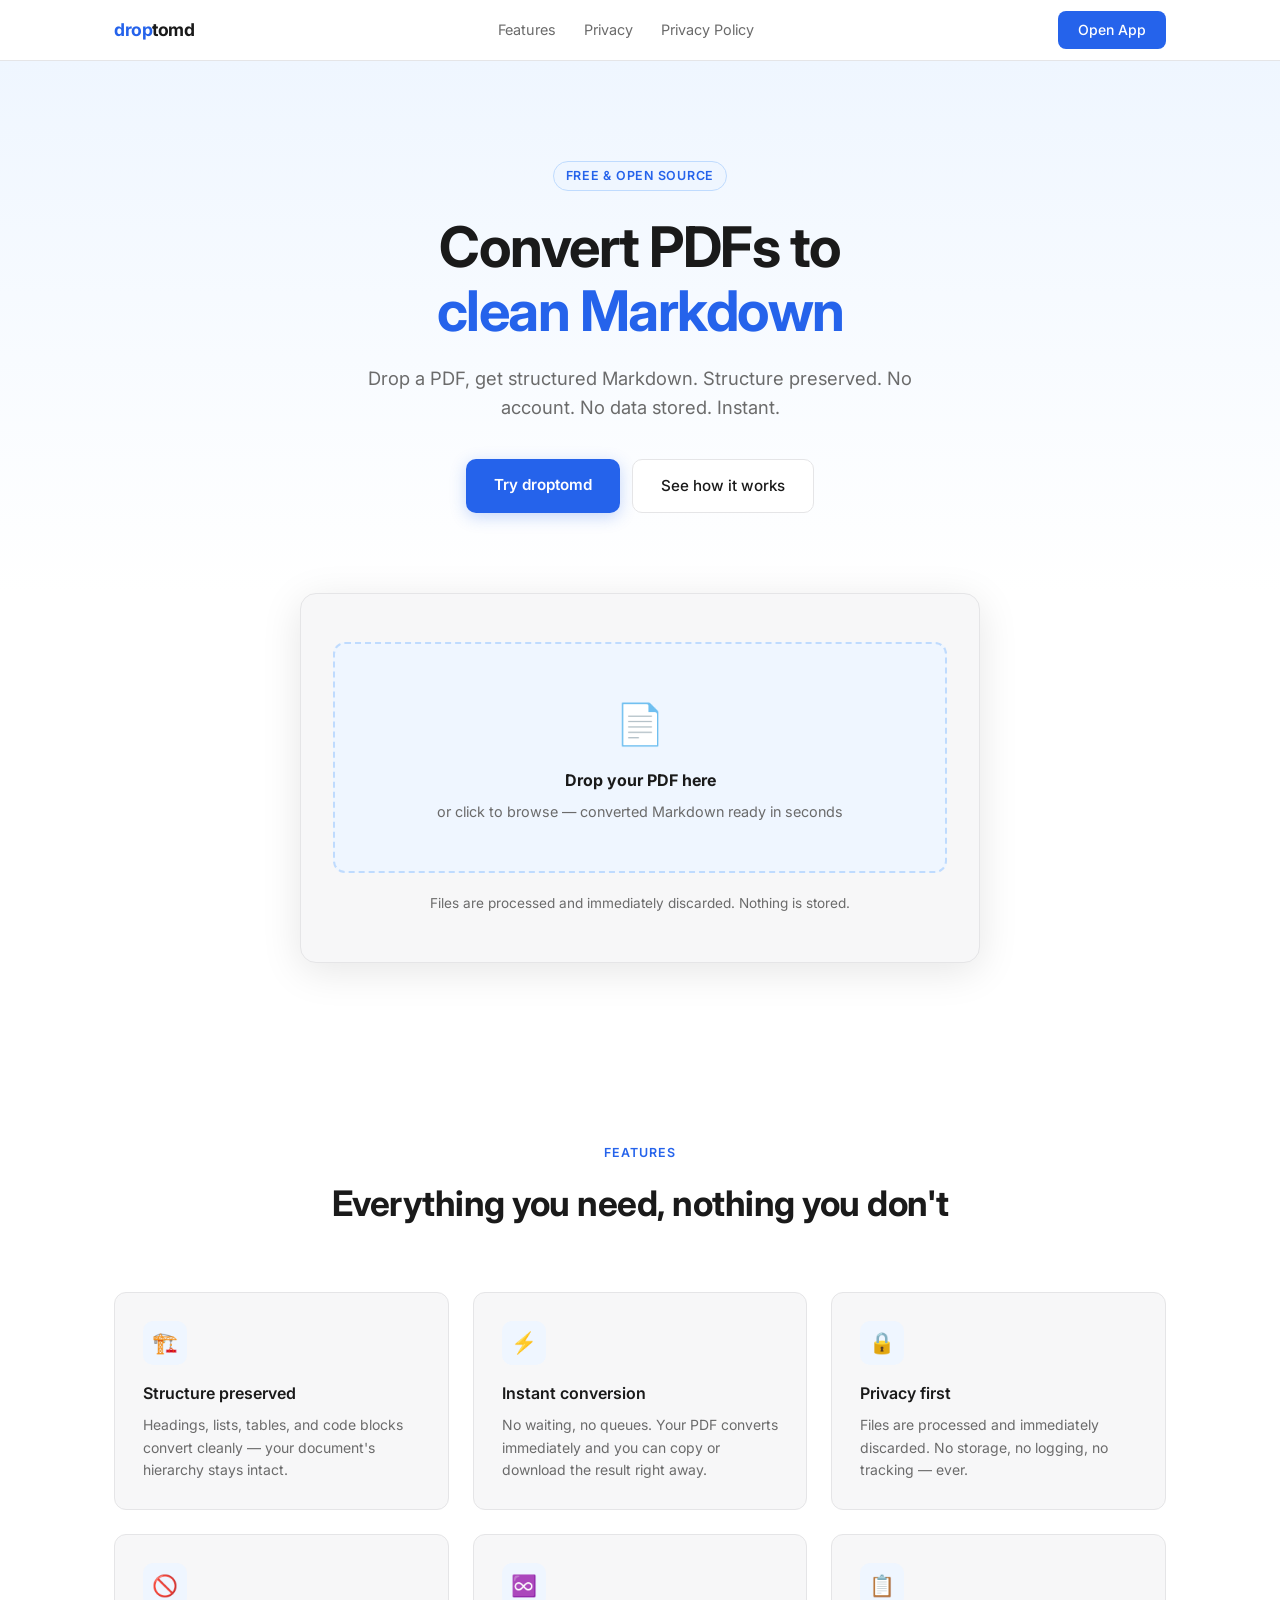
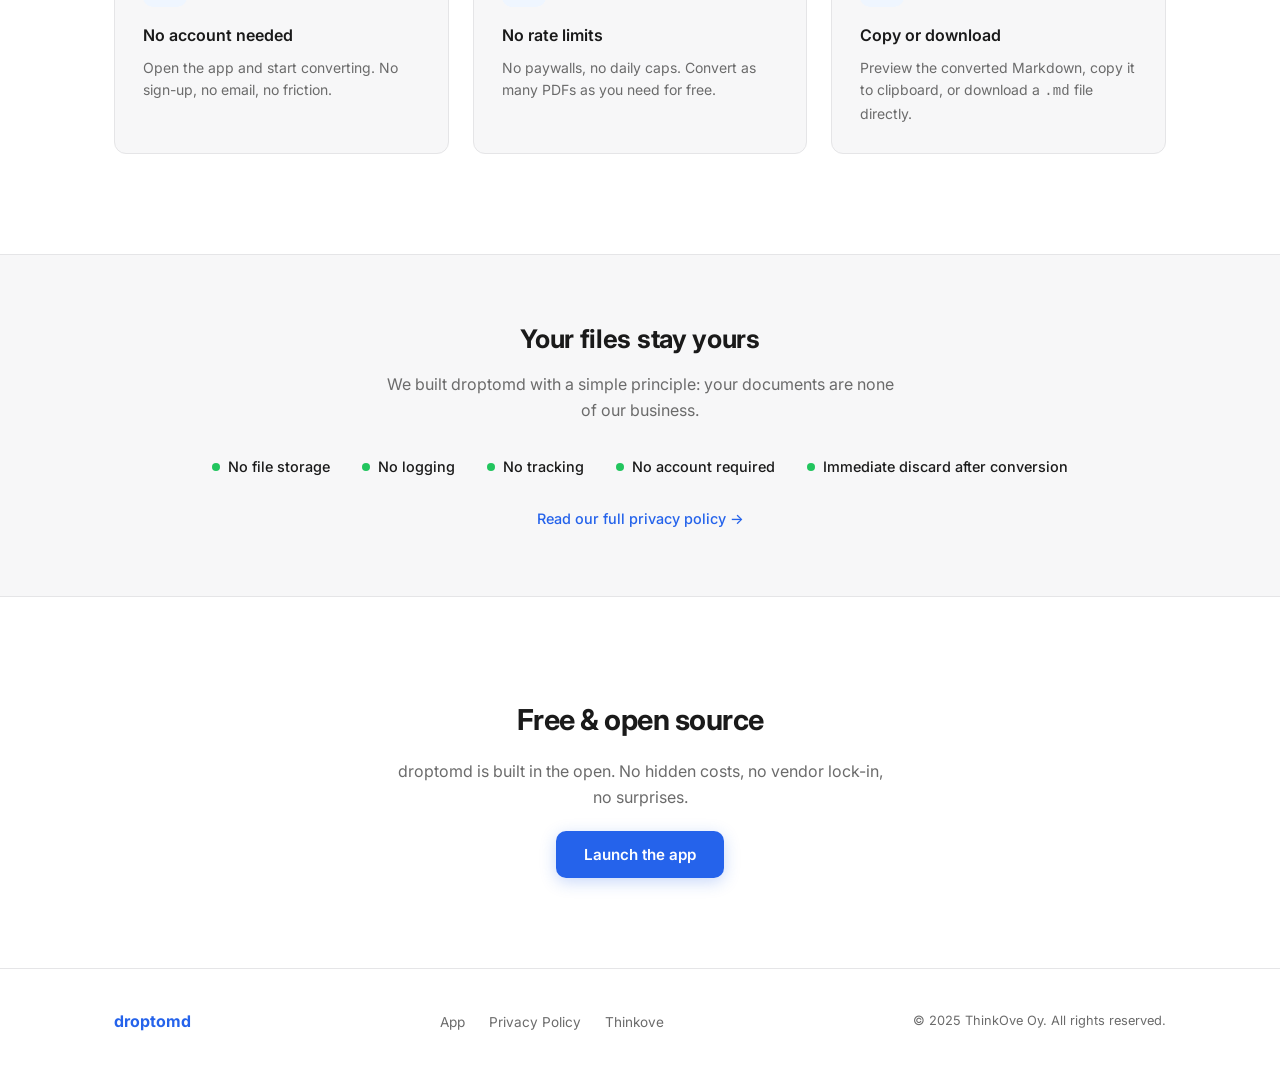
==== droptomd/index.html @ e9b9f13a "Add droptomd product page and privacy policy Adds droptomd/ folder with a self-contained landing pag" ====
<!DOCTYPE html>
<html lang="en">
<head>
  <meta charset="UTF-8" />
  <meta name="viewport" content="width=device-width, initial-scale=1.0" />
  <meta name="description" content="droptomd — Convert PDFs to clean Markdown instantly. No account needed. No data stored. Free and open source." />
  <title>droptomd — PDF to Markdown Converter</title>
  <link rel="preconnect" href="https://fonts.googleapis.com" />
  <link rel="preconnect" href="https://fonts.gstatic.com" crossorigin />
  <link href="https://fonts.googleapis.com/css2?family=Inter:wght@300;400;500;600;700&display=swap" rel="stylesheet" />
  <style>
    *, *::before, *::after { box-sizing: border-box; margin: 0; padding: 0; }

    :root {
      --bg: #ffffff;
      --surface: #f7f7f8;
      --border: #e5e5e7;
      --text: #1a1a1a;
      --muted: #6b6b6b;
      --accent: #2563eb;
      --accent-dark: #1d4ed8;
      --accent-light: #eff6ff;
      --font: 'Inter', -apple-system, BlinkMacSystemFont, sans-serif;
      --radius: 12px;
      --shadow: 0 2px 12px rgba(0,0,0,0.07);
      --shadow-lg: 0 8px 40px rgba(0,0,0,0.10);
      --max-w: 1100px;
    }

    html { scroll-behavior: smooth; font-size: 16px; }
    body { font-family: var(--font); background: var(--bg); color: var(--text); line-height: 1.6; -webkit-font-smoothing: antialiased; }
    a { color: inherit; text-decoration: none; }
    ul { list-style: none; }

    .container { max-width: var(--max-w); margin: 0 auto; padding: 0 24px; }

    /* NAV */
    nav {
      position: sticky; top: 0; z-index: 100;
      background: rgba(255,255,255,0.92);
      backdrop-filter: blur(12px);
      border-bottom: 1px solid var(--border);
    }
    .nav-inner {
      display: flex; align-items: center; justify-content: space-between;
      height: 60px;
    }
    .logo {
      font-size: 1.1rem; font-weight: 700; letter-spacing: -0.5px;
      color: var(--accent);
    }
    .logo span { color: var(--text); }
    .nav-links { display: flex; gap: 28px; }
    .nav-links a { font-size: 0.9rem; color: var(--muted); transition: color 0.2s; }
    .nav-links a:hover { color: var(--text); }
    .nav-cta {
      background: var(--accent); color: #fff;
      padding: 8px 20px; border-radius: 8px;
      font-size: 0.875rem; font-weight: 500;
      transition: background 0.2s;
    }
    .nav-cta:hover { background: var(--accent-dark); }

    /* HERO */
    .hero {
      padding: 100px 0 80px;
      text-align: center;
      background: linear-gradient(180deg, var(--accent-light) 0%, #fff 100%);
    }
    .badge {
      display: inline-flex; align-items: center; gap: 6px;
      background: var(--accent-light); color: var(--accent);
      border: 1px solid #bfdbfe;
      font-size: 0.78rem; font-weight: 600; text-transform: uppercase; letter-spacing: 0.06em;
      padding: 4px 12px; border-radius: 999px;
      margin-bottom: 24px;
    }
    .hero h1 {
      font-size: clamp(2.2rem, 5vw, 3.5rem);
      font-weight: 700; letter-spacing: -1.5px;
      line-height: 1.15; margin-bottom: 20px;
    }
    .hero h1 em { color: var(--accent); font-style: normal; }
    .hero p {
      font-size: 1.15rem; color: var(--muted);
      max-width: 560px; margin: 0 auto 36px;
    }
    .hero-actions { display: flex; gap: 12px; justify-content: center; flex-wrap: wrap; }
    .btn-primary {
      background: var(--accent); color: #fff;
      padding: 14px 28px; border-radius: 10px;
      font-size: 0.95rem; font-weight: 600;
      box-shadow: 0 4px 16px rgba(37,99,235,0.25);
      transition: background 0.2s, transform 0.15s;
    }
    .btn-primary:hover { background: var(--accent-dark); transform: translateY(-1px); }
    .btn-secondary {
      background: #fff; color: var(--text);
      border: 1px solid var(--border);
      padding: 14px 28px; border-radius: 10px;
      font-size: 0.95rem; font-weight: 500;
      transition: border-color 0.2s, transform 0.15s;
    }
    .btn-secondary:hover { border-color: #aaa; transform: translateY(-1px); }

    /* DEMO PREVIEW */
    .demo {
      padding: 0 0 80px;
    }
    .demo-card {
      background: var(--surface);
      border: 1px solid var(--border);
      border-radius: 16px;
      padding: 48px 32px;
      text-align: center;
      max-width: 680px;
      margin: 0 auto;
      box-shadow: var(--shadow-lg);
    }
    .drop-zone {
      border: 2px dashed #bfdbfe;
      border-radius: 12px;
      padding: 48px 24px;
      background: var(--accent-light);
      margin-bottom: 20px;
    }
    .drop-icon { font-size: 2.5rem; margin-bottom: 12px; }
    .drop-zone p { color: var(--muted); font-size: 0.9rem; }
    .drop-zone strong { display: block; font-size: 1rem; color: var(--text); margin-bottom: 6px; }

    /* FEATURES */
    .features { padding: 100px 0; }
    .section-label {
      text-align: center;
      font-size: 0.78rem; font-weight: 600; text-transform: uppercase;
      letter-spacing: 0.08em; color: var(--accent);
      margin-bottom: 12px;
    }
    .section-title {
      text-align: center;
      font-size: clamp(1.6rem, 3vw, 2.2rem);
      font-weight: 700; letter-spacing: -0.5px;
      margin-bottom: 60px;
    }
    .features-grid {
      display: grid;
      grid-template-columns: repeat(auto-fit, minmax(260px, 1fr));
      gap: 24px;
    }
    .feature-card {
      background: var(--surface);
      border: 1px solid var(--border);
      border-radius: var(--radius);
      padding: 28px;
      transition: box-shadow 0.2s;
    }
    .feature-card:hover { box-shadow: var(--shadow-lg); }
    .feature-icon {
      width: 44px; height: 44px;
      background: var(--accent-light);
      border-radius: 10px;
      display: flex; align-items: center; justify-content: center;
      font-size: 1.3rem; margin-bottom: 16px;
    }
    .feature-card h3 { font-size: 1rem; font-weight: 600; margin-bottom: 8px; }
    .feature-card p { font-size: 0.875rem; color: var(--muted); line-height: 1.6; }

    /* PRIVACY HIGHLIGHT */
    .privacy-strip {
      background: var(--surface);
      border-top: 1px solid var(--border);
      border-bottom: 1px solid var(--border);
      padding: 64px 0;
      text-align: center;
    }
    .privacy-strip h2 { font-size: 1.6rem; font-weight: 700; margin-bottom: 12px; letter-spacing: -0.3px; }
    .privacy-strip p { color: var(--muted); max-width: 520px; margin: 0 auto 24px; }
    .privacy-points {
      display: flex; gap: 32px; justify-content: center; flex-wrap: wrap;
      margin-top: 32px;
    }
    .privacy-point {
      display: flex; align-items: center; gap: 8px;
      font-size: 0.9rem; font-weight: 500;
    }
    .privacy-point .dot {
      width: 8px; height: 8px;
      background: #22c55e; border-radius: 50%;
    }

    /* OPEN SOURCE */
    .opensource { padding: 100px 0; text-align: center; }
    .opensource h2 { font-size: 1.8rem; font-weight: 700; letter-spacing: -0.5px; margin-bottom: 16px; }
    .opensource p { color: var(--muted); max-width: 500px; margin: 0 auto 32px; }

    /* FOOTER */
    footer {
      border-top: 1px solid var(--border);
      padding: 40px 0;
    }
    .footer-inner {
      display: flex; align-items: center; justify-content: space-between;
      flex-wrap: wrap; gap: 16px;
    }
    .footer-logo { font-size: 1rem; font-weight: 700; color: var(--accent); }
    .footer-links { display: flex; gap: 24px; }
    .footer-links a { font-size: 0.85rem; color: var(--muted); transition: color 0.2s; }
    .footer-links a:hover { color: var(--text); }
    .footer-copy { font-size: 0.8rem; color: var(--muted); }

    @media (max-width: 600px) {
      .nav-links { display: none; }
      .footer-inner { flex-direction: column; text-align: center; }
      .footer-links { justify-content: center; }
    }
  </style>
</head>
<body>

  <!-- NAV -->
  <nav>
    <div class="nav-inner container">
      <a href="#" class="logo">drop<span>tomd</span></a>
      <ul class="nav-links">
        <li><a href="#features">Features</a></li>
        <li><a href="#privacy">Privacy</a></li>
        <li><a href="privacy-policy.html">Privacy Policy</a></li>
      </ul>
      <a href="https://www.droptomd.com/" class="nav-cta" target="_blank" rel="noopener">Open App</a>
    </div>
  </nav>

  <!-- HERO -->
  <section class="hero">
    <div class="container">
      <div class="badge">Free &amp; Open Source</div>
      <h1>Convert PDFs to<br /><em>clean Markdown</em></h1>
      <p>Drop a PDF, get structured Markdown. Structure preserved. No account. No data stored. Instant.</p>
      <div class="hero-actions">
        <a href="https://www.droptomd.com/" class="btn-primary" target="_blank" rel="noopener">Try droptomd</a>
        <a href="#features" class="btn-secondary">See how it works</a>
      </div>
    </div>
  </section>

  <!-- DEMO -->
  <section class="demo">
    <div class="container">
      <div class="demo-card">
        <div class="drop-zone">
          <div class="drop-icon">📄</div>
          <strong>Drop your PDF here</strong>
          <p>or click to browse — converted Markdown ready in seconds</p>
        </div>
        <p style="font-size:0.85rem; color: var(--muted);">Files are processed and immediately discarded. Nothing is stored.</p>
      </div>
    </div>
  </section>

  <!-- FEATURES -->
  <section class="features" id="features">
    <div class="container">
      <p class="section-label">Features</p>
      <h2 class="section-title">Everything you need, nothing you don't</h2>
      <div class="features-grid">
        <div class="feature-card">
          <div class="feature-icon">🏗️</div>
          <h3>Structure preserved</h3>
          <p>Headings, lists, tables, and code blocks convert cleanly — your document's hierarchy stays intact.</p>
        </div>
        <div class="feature-card">
          <div class="feature-icon">⚡</div>
          <h3>Instant conversion</h3>
          <p>No waiting, no queues. Your PDF converts immediately and you can copy or download the result right away.</p>
        </div>
        <div class="feature-card">
          <div class="feature-icon">🔒</div>
          <h3>Privacy first</h3>
          <p>Files are processed and immediately discarded. No storage, no logging, no tracking — ever.</p>
        </div>
        <div class="feature-card">
          <div class="feature-icon">🚫</div>
          <h3>No account needed</h3>
          <p>Open the app and start converting. No sign-up, no email, no friction.</p>
        </div>
        <div class="feature-card">
          <div class="feature-icon">♾️</div>
          <h3>No rate limits</h3>
          <p>No paywalls, no daily caps. Convert as many PDFs as you need for free.</p>
        </div>
        <div class="feature-card">
          <div class="feature-icon">📋</div>
          <h3>Copy or download</h3>
          <p>Preview the converted Markdown, copy it to clipboard, or download a <code>.md</code> file directly.</p>
        </div>
      </div>
    </div>
  </section>

  <!-- PRIVACY STRIP -->
  <section class="privacy-strip" id="privacy">
    <div class="container">
      <h2>Your files stay yours</h2>
      <p>We built droptomd with a simple principle: your documents are none of our business.</p>
      <div class="privacy-points">
        <div class="privacy-point"><div class="dot"></div> No file storage</div>
        <div class="privacy-point"><div class="dot"></div> No logging</div>
        <div class="privacy-point"><div class="dot"></div> No tracking</div>
        <div class="privacy-point"><div class="dot"></div> No account required</div>
        <div class="privacy-point"><div class="dot"></div> Immediate discard after conversion</div>
      </div>
      <div style="margin-top: 28px;">
        <a href="privacy-policy.html" style="color: var(--accent); font-size: 0.9rem; font-weight: 500;">Read our full privacy policy →</a>
      </div>
    </div>
  </section>

  <!-- OPEN SOURCE -->
  <section class="opensource">
    <div class="container">
      <h2>Free &amp; open source</h2>
      <p>droptomd is built in the open. No hidden costs, no vendor lock-in, no surprises.</p>
      <a href="https://www.droptomd.com/" class="btn-primary" target="_blank" rel="noopener">Launch the app</a>
    </div>
  </section>

  <!-- FOOTER -->
  <footer>
    <div class="footer-inner container">
      <span class="footer-logo">droptomd</span>
      <ul class="footer-links">
        <li><a href="https://www.droptomd.com/" target="_blank" rel="noopener">App</a></li>
        <li><a href="privacy-policy.html">Privacy Policy</a></li>
        <li><a href="https://thinkove.com/" target="_blank" rel="noopener">Thinkove</a></li>
      </ul>
      <span class="footer-copy">© 2025 ThinkOve Oy. All rights reserved.</span>
    </div>
  </footer>

</body>
</html>
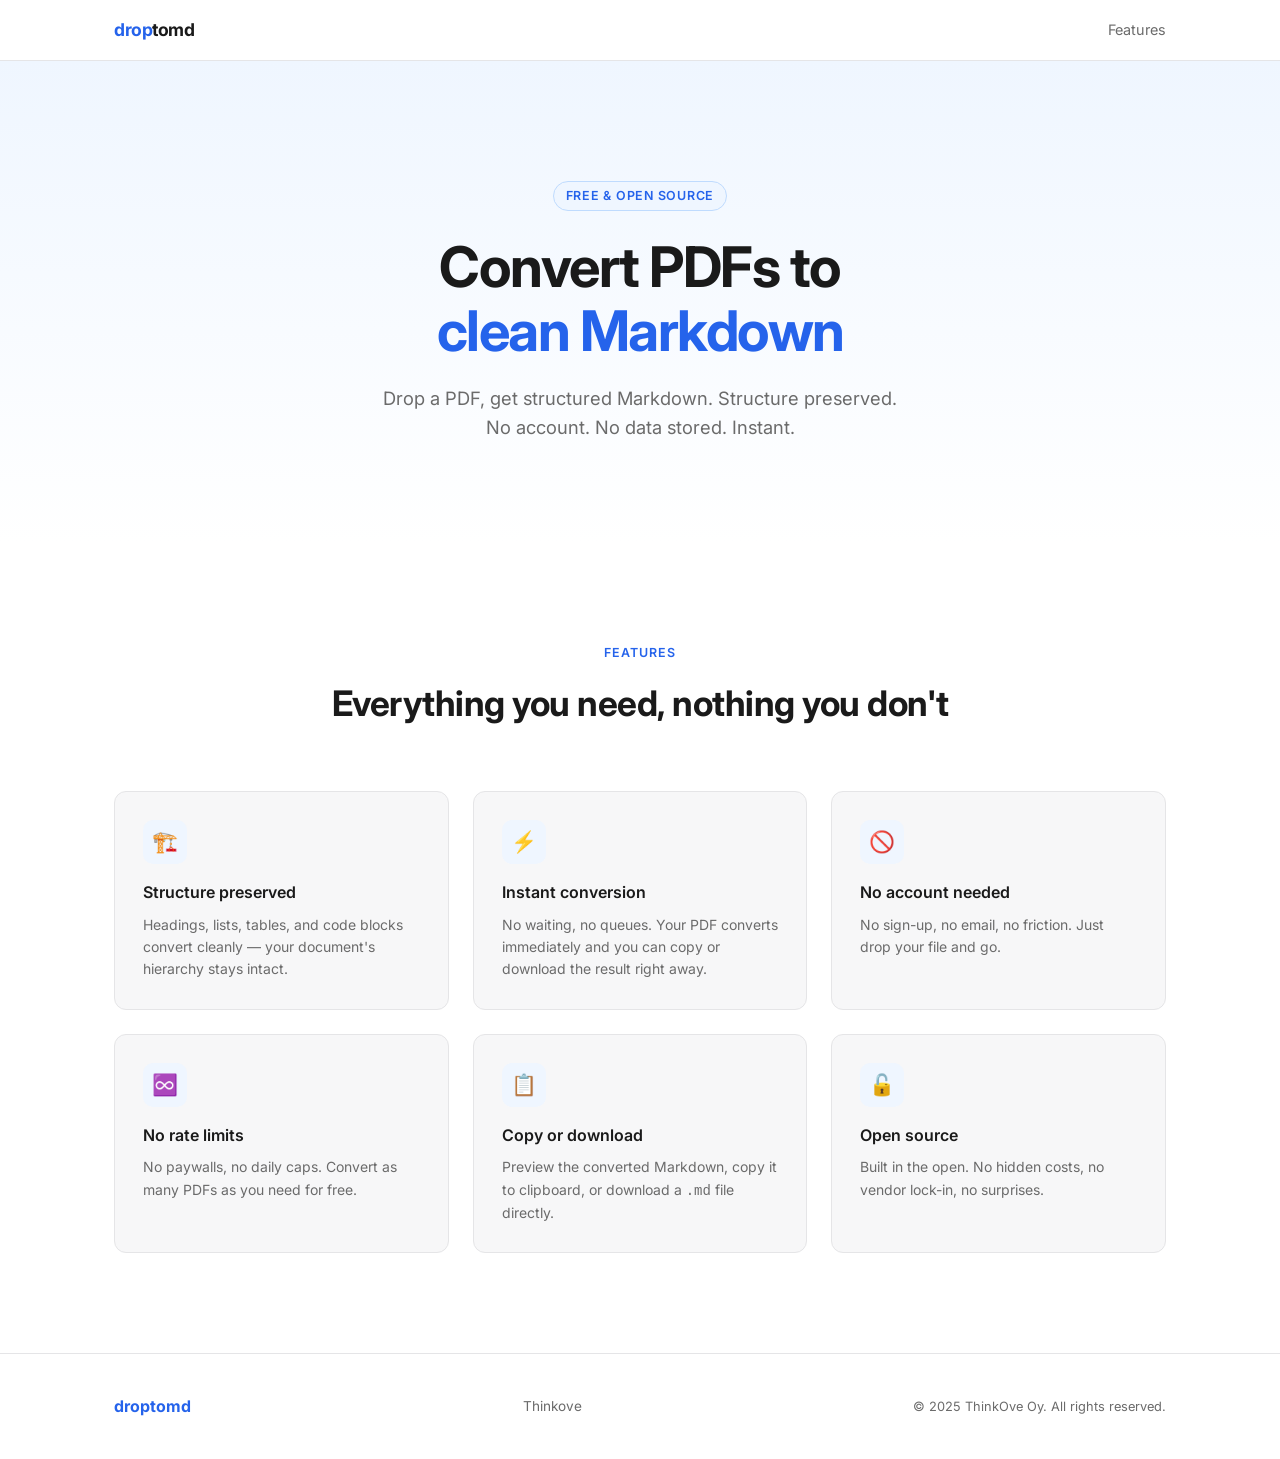
==== commit fce15847: "Simplify droptomd page: remove app buttons, demo, and privacy sections Co-Authored-By: Claude Sonnet" ====
--- a/droptomd/index.html
+++ b/droptomd/index.html
@@ -3,7 +3,7 @@
 <head>
   <meta charset="UTF-8" />
   <meta name="viewport" content="width=device-width, initial-scale=1.0" />
-  <meta name="description" content="droptomd — Convert PDFs to clean Markdown instantly. No account needed. No data stored. Free and open source." />
+  <meta name="description" content="droptomd — Convert PDFs to clean Markdown instantly. Free and open source." />
   <title>droptomd — PDF to Markdown Converter</title>
   <link rel="preconnect" href="https://fonts.googleapis.com" />
   <link rel="preconnect" href="https://fonts.gstatic.com" crossorigin />
@@ -45,25 +45,15 @@
       display: flex; align-items: center; justify-content: space-between;
       height: 60px;
     }
-    .logo {
-      font-size: 1.1rem; font-weight: 700; letter-spacing: -0.5px;
-      color: var(--accent);
-    }
+    .logo { font-size: 1.1rem; font-weight: 700; letter-spacing: -0.5px; color: var(--accent); }
     .logo span { color: var(--text); }
     .nav-links { display: flex; gap: 28px; }
     .nav-links a { font-size: 0.9rem; color: var(--muted); transition: color 0.2s; }
     .nav-links a:hover { color: var(--text); }
-    .nav-cta {
-      background: var(--accent); color: #fff;
-      padding: 8px 20px; border-radius: 8px;
-      font-size: 0.875rem; font-weight: 500;
-      transition: background 0.2s;
-    }
-    .nav-cta:hover { background: var(--accent-dark); }
 
     /* HERO */
     .hero {
-      padding: 100px 0 80px;
+      padding: 120px 0 100px;
       text-align: center;
       background: linear-gradient(180deg, var(--accent-light) 0%, #fff 100%);
     }
@@ -83,50 +73,8 @@
     .hero h1 em { color: var(--accent); font-style: normal; }
     .hero p {
       font-size: 1.15rem; color: var(--muted);
-      max-width: 560px; margin: 0 auto 36px;
-    }
-    .hero-actions { display: flex; gap: 12px; justify-content: center; flex-wrap: wrap; }
-    .btn-primary {
-      background: var(--accent); color: #fff;
-      padding: 14px 28px; border-radius: 10px;
-      font-size: 0.95rem; font-weight: 600;
-      box-shadow: 0 4px 16px rgba(37,99,235,0.25);
-      transition: background 0.2s, transform 0.15s;
-    }
-    .btn-primary:hover { background: var(--accent-dark); transform: translateY(-1px); }
-    .btn-secondary {
-      background: #fff; color: var(--text);
-      border: 1px solid var(--border);
-      padding: 14px 28px; border-radius: 10px;
-      font-size: 0.95rem; font-weight: 500;
-      transition: border-color 0.2s, transform 0.15s;
-    }
-    .btn-secondary:hover { border-color: #aaa; transform: translateY(-1px); }
-
-    /* DEMO PREVIEW */
-    .demo {
-      padding: 0 0 80px;
-    }
-    .demo-card {
-      background: var(--surface);
-      border: 1px solid var(--border);
-      border-radius: 16px;
-      padding: 48px 32px;
-      text-align: center;
-      max-width: 680px;
-      margin: 0 auto;
-      box-shadow: var(--shadow-lg);
-    }
-    .drop-zone {
-      border: 2px dashed #bfdbfe;
-      border-radius: 12px;
-      padding: 48px 24px;
-      background: var(--accent-light);
-      margin-bottom: 20px;
-    }
-    .drop-icon { font-size: 2.5rem; margin-bottom: 12px; }
-    .drop-zone p { color: var(--muted); font-size: 0.9rem; }
-    .drop-zone strong { display: block; font-size: 1rem; color: var(--text); margin-bottom: 6px; }
+      max-width: 520px; margin: 0 auto;
+    }
 
     /* FEATURES */
     .features { padding: 100px 0; }
@@ -165,53 +113,30 @@
     .feature-card h3 { font-size: 1rem; font-weight: 600; margin-bottom: 8px; }
     .feature-card p { font-size: 0.875rem; color: var(--muted); line-height: 1.6; }
 
-    /* PRIVACY HIGHLIGHT */
-    .privacy-strip {
+    /* OPEN SOURCE */
+    .opensource {
       background: var(--surface);
       border-top: 1px solid var(--border);
-      border-bottom: 1px solid var(--border);
-      padding: 64px 0;
-      text-align: center;
-    }
-    .privacy-strip h2 { font-size: 1.6rem; font-weight: 700; margin-bottom: 12px; letter-spacing: -0.3px; }
-    .privacy-strip p { color: var(--muted); max-width: 520px; margin: 0 auto 24px; }
-    .privacy-points {
-      display: flex; gap: 32px; justify-content: center; flex-wrap: wrap;
-      margin-top: 32px;
-    }
-    .privacy-point {
-      display: flex; align-items: center; gap: 8px;
-      font-size: 0.9rem; font-weight: 500;
-    }
-    .privacy-point .dot {
-      width: 8px; height: 8px;
-      background: #22c55e; border-radius: 50%;
-    }
-
-    /* OPEN SOURCE */
-    .opensource { padding: 100px 0; text-align: center; }
+      padding: 80px 0;
+      text-align: center;
+    }
     .opensource h2 { font-size: 1.8rem; font-weight: 700; letter-spacing: -0.5px; margin-bottom: 16px; }
-    .opensource p { color: var(--muted); max-width: 500px; margin: 0 auto 32px; }
+    .opensource p { color: var(--muted); max-width: 500px; margin: 0 auto; }
 
     /* FOOTER */
-    footer {
-      border-top: 1px solid var(--border);
-      padding: 40px 0;
-    }
+    footer { border-top: 1px solid var(--border); padding: 40px 0; }
     .footer-inner {
       display: flex; align-items: center; justify-content: space-between;
       flex-wrap: wrap; gap: 16px;
     }
     .footer-logo { font-size: 1rem; font-weight: 700; color: var(--accent); }
-    .footer-links { display: flex; gap: 24px; }
-    .footer-links a { font-size: 0.85rem; color: var(--muted); transition: color 0.2s; }
-    .footer-links a:hover { color: var(--text); }
+    .footer-link { font-size: 0.85rem; color: var(--muted); transition: color 0.2s; }
+    .footer-link:hover { color: var(--text); }
     .footer-copy { font-size: 0.8rem; color: var(--muted); }
 
     @media (max-width: 600px) {
       .nav-links { display: none; }
       .footer-inner { flex-direction: column; text-align: center; }
-      .footer-links { justify-content: center; }
     }
   </style>
 </head>
@@ -223,10 +148,7 @@
       <a href="#" class="logo">drop<span>tomd</span></a>
       <ul class="nav-links">
         <li><a href="#features">Features</a></li>
-        <li><a href="#privacy">Privacy</a></li>
-        <li><a href="privacy-policy.html">Privacy Policy</a></li>
       </ul>
-      <a href="https://www.droptomd.com/" class="nav-cta" target="_blank" rel="noopener">Open App</a>
     </div>
   </nav>
 
@@ -236,24 +158,6 @@
       <div class="badge">Free &amp; Open Source</div>
       <h1>Convert PDFs to<br /><em>clean Markdown</em></h1>
       <p>Drop a PDF, get structured Markdown. Structure preserved. No account. No data stored. Instant.</p>
-      <div class="hero-actions">
-        <a href="https://www.droptomd.com/" class="btn-primary" target="_blank" rel="noopener">Try droptomd</a>
-        <a href="#features" class="btn-secondary">See how it works</a>
-      </div>
-    </div>
-  </section>
-
-  <!-- DEMO -->
-  <section class="demo">
-    <div class="container">
-      <div class="demo-card">
-        <div class="drop-zone">
-          <div class="drop-icon">📄</div>
-          <strong>Drop your PDF here</strong>
-          <p>or click to browse — converted Markdown ready in seconds</p>
-        </div>
-        <p style="font-size:0.85rem; color: var(--muted);">Files are processed and immediately discarded. Nothing is stored.</p>
-      </div>
     </div>
   </section>
 
@@ -274,14 +178,9 @@
           <p>No waiting, no queues. Your PDF converts immediately and you can copy or download the result right away.</p>
         </div>
         <div class="feature-card">
-          <div class="feature-icon">🔒</div>
-          <h3>Privacy first</h3>
-          <p>Files are processed and immediately discarded. No storage, no logging, no tracking — ever.</p>
-        </div>
-        <div class="feature-card">
           <div class="feature-icon">🚫</div>
           <h3>No account needed</h3>
-          <p>Open the app and start converting. No sign-up, no email, no friction.</p>
+          <p>No sign-up, no email, no friction. Just drop your file and go.</p>
         </div>
         <div class="feature-card">
           <div class="feature-icon">♾️</div>
@@ -293,34 +192,12 @@
           <h3>Copy or download</h3>
           <p>Preview the converted Markdown, copy it to clipboard, or download a <code>.md</code> file directly.</p>
         </div>
+        <div class="feature-card">
+          <div class="feature-icon">🔓</div>
+          <h3>Open source</h3>
+          <p>Built in the open. No hidden costs, no vendor lock-in, no surprises.</p>
+        </div>
       </div>
-    </div>
-  </section>
-
-  <!-- PRIVACY STRIP -->
-  <section class="privacy-strip" id="privacy">
-    <div class="container">
-      <h2>Your files stay yours</h2>
-      <p>We built droptomd with a simple principle: your documents are none of our business.</p>
-      <div class="privacy-points">
-        <div class="privacy-point"><div class="dot"></div> No file storage</div>
-        <div class="privacy-point"><div class="dot"></div> No logging</div>
-        <div class="privacy-point"><div class="dot"></div> No tracking</div>
-        <div class="privacy-point"><div class="dot"></div> No account required</div>
-        <div class="privacy-point"><div class="dot"></div> Immediate discard after conversion</div>
-      </div>
-      <div style="margin-top: 28px;">
-        <a href="privacy-policy.html" style="color: var(--accent); font-size: 0.9rem; font-weight: 500;">Read our full privacy policy →</a>
-      </div>
-    </div>
-  </section>
-
-  <!-- OPEN SOURCE -->
-  <section class="opensource">
-    <div class="container">
-      <h2>Free &amp; open source</h2>
-      <p>droptomd is built in the open. No hidden costs, no vendor lock-in, no surprises.</p>
-      <a href="https://www.droptomd.com/" class="btn-primary" target="_blank" rel="noopener">Launch the app</a>
     </div>
   </section>
 
@@ -328,11 +205,7 @@
   <footer>
     <div class="footer-inner container">
       <span class="footer-logo">droptomd</span>
-      <ul class="footer-links">
-        <li><a href="https://www.droptomd.com/" target="_blank" rel="noopener">App</a></li>
-        <li><a href="privacy-policy.html">Privacy Policy</a></li>
-        <li><a href="https://thinkove.com/" target="_blank" rel="noopener">Thinkove</a></li>
-      </ul>
+      <a href="https://thinkove.com/" class="footer-link" target="_blank" rel="noopener">Thinkove</a>
       <span class="footer-copy">© 2025 ThinkOve Oy. All rights reserved.</span>
     </div>
   </footer>
